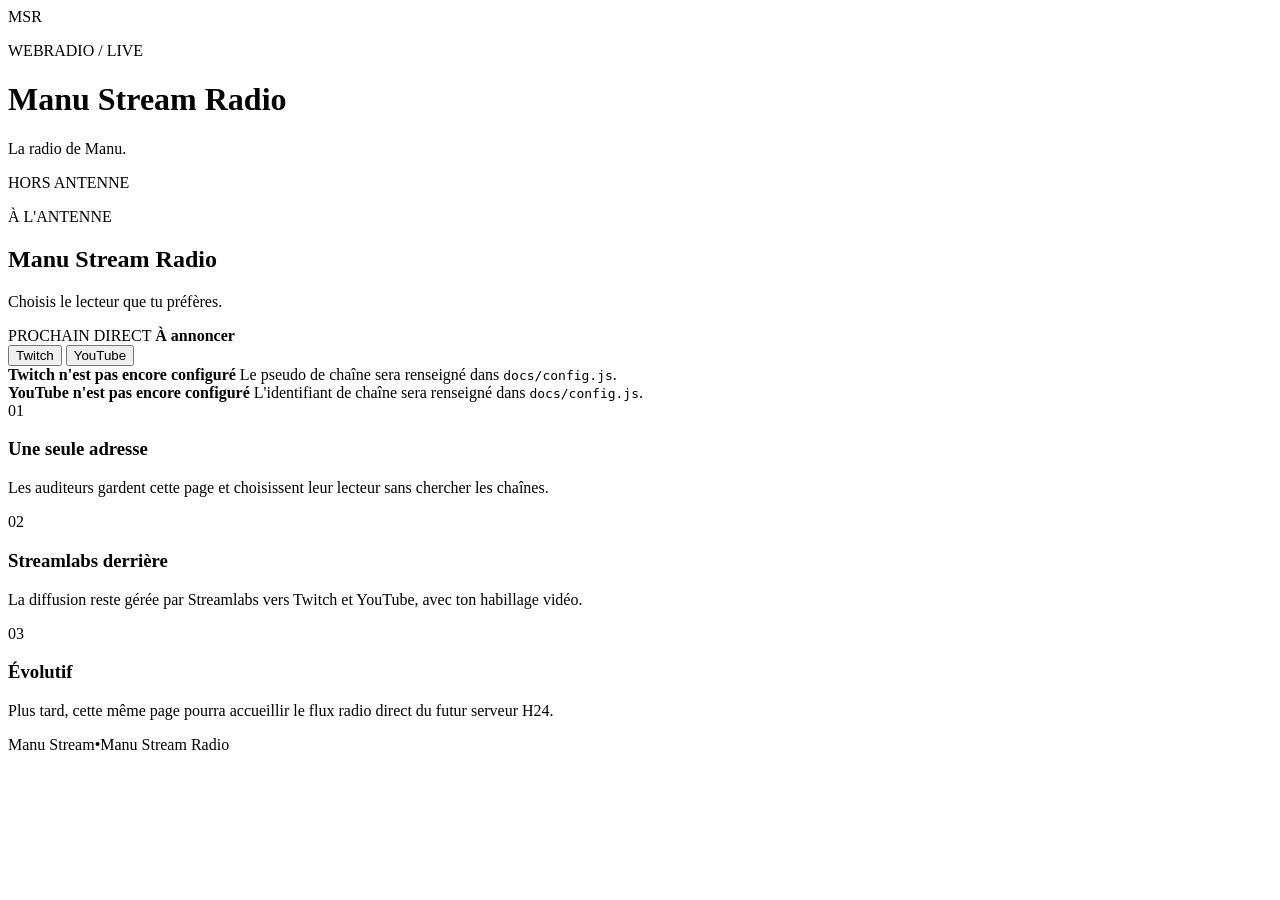
==== docs/index.html @ 2692a59d "Add public listener page" ====
<!doctype html>
<html lang="fr">
<head>
  <meta charset="utf-8">
  <meta name="viewport" content="width=device-width,initial-scale=1">
  <meta name="theme-color" content="#090b11">
  <title>Manu Stream Radio — Écouter</title>
  <meta name="description" content="Écouter Manu Stream Radio en direct depuis une seule page.">
  <link rel="stylesheet" href="styles.css">
</head>
<body>
  <main class="shell">
    <header class="hero">
      <div class="brandmark">MSR</div>
      <div>
        <p class="eyebrow">WEBRADIO / LIVE</p>
        <h1 id="stationName">Manu Stream Radio</h1>
        <p id="tagline" class="tagline">La radio de Manu.</p>
      </div>
      <div id="liveBadge" class="live-badge offline"><span></span> HORS ANTENNE</div>
    </header>

    <section class="now-card">
      <div>
        <p class="eyebrow">À L'ANTENNE</p>
        <h2 id="nowTitle">Manu Stream Radio</h2>
        <p id="nowSub">Choisis le lecteur que tu préfères.</p>
      </div>
      <div class="next">
        <span>PROCHAIN DIRECT</span>
        <strong id="nextShow">À annoncer</strong>
      </div>
    </section>

    <nav class="tabs" aria-label="Choisir le lecteur">
      <button class="tab active" data-target="twitchPanel">Twitch</button>
      <button class="tab" data-target="youtubePanel">YouTube</button>
    </nav>

    <section id="twitchPanel" class="player-panel active">
      <div id="twitchPlayer" class="player empty">
        <div class="placeholder">
          <b>Twitch n'est pas encore configuré</b>
          <span>Le pseudo de chaîne sera renseigné dans <code>docs/config.js</code>.</span>
        </div>
      </div>
    </section>

    <section id="youtubePanel" class="player-panel">
      <div id="youtubePlayer" class="player empty">
        <div class="placeholder">
          <b>YouTube n'est pas encore configuré</b>
          <span>L'identifiant de chaîne sera renseigné dans <code>docs/config.js</code>.</span>
        </div>
      </div>
    </section>

    <section class="info-grid">
      <article><span>01</span><h3>Une seule adresse</h3><p>Les auditeurs gardent cette page et choisissent leur lecteur sans chercher les chaînes.</p></article>
      <article><span>02</span><h3>Streamlabs derrière</h3><p>La diffusion reste gérée par Streamlabs vers Twitch et YouTube, avec ton habillage vidéo.</p></article>
      <article><span>03</span><h3>Évolutif</h3><p>Plus tard, cette même page pourra accueillir le flux radio direct du futur serveur H24.</p></article>
    </section>

    <footer><span id="contactText">Manu Stream</span><span>•</span><span>Manu Stream Radio</span></footer>
  </main>
  <script src="config.js"></script>
  <script src="site.js"></script>
</body>
</html>
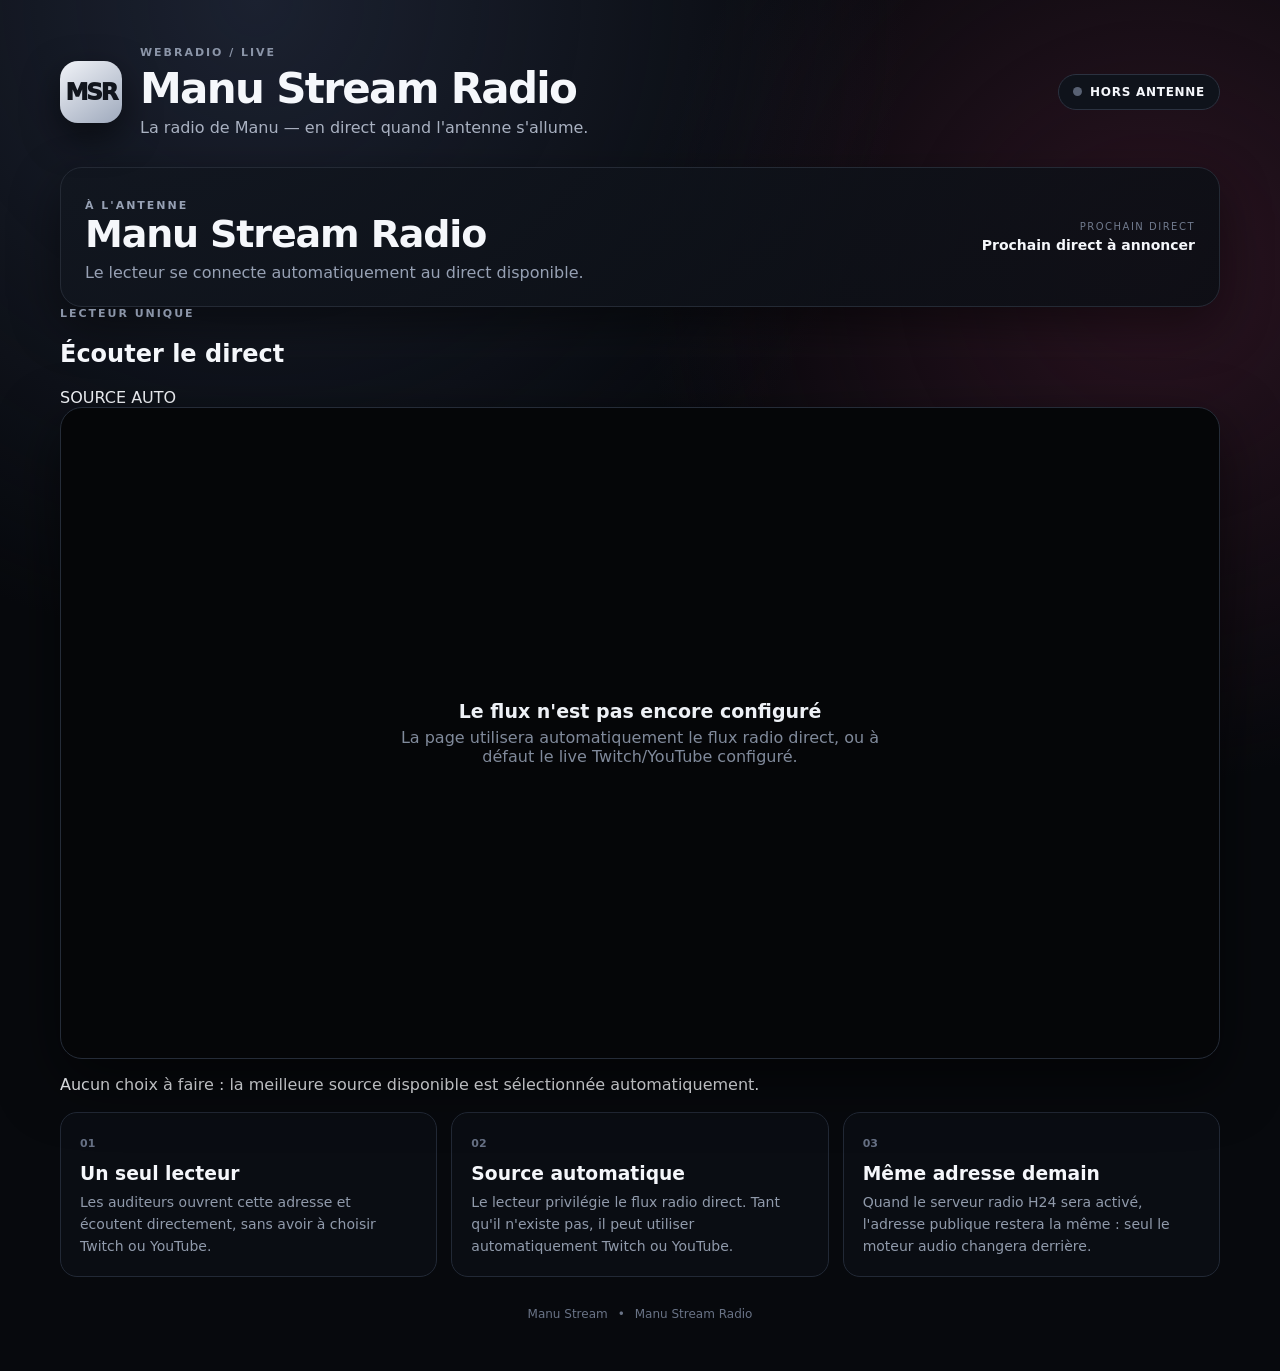
==== commit c68d18f8: "Use a single integrated public radio player" ====
--- a/docs/index.html
+++ b/docs/index.html
@@ -24,7 +24,7 @@
       <div>
         <p class="eyebrow">À L'ANTENNE</p>
         <h2 id="nowTitle">Manu Stream Radio</h2>
-        <p id="nowSub">Choisis le lecteur que tu préfères.</p>
+        <p id="nowSub">Le lecteur se connecte automatiquement au direct disponible.</p>
       </div>
       <div class="next">
         <span>PROCHAIN DIRECT</span>
@@ -32,33 +32,27 @@
       </div>
     </section>
 
-    <nav class="tabs" aria-label="Choisir le lecteur">
-      <button class="tab active" data-target="twitchPanel">Twitch</button>
-      <button class="tab" data-target="youtubePanel">YouTube</button>
-    </nav>
-
-    <section id="twitchPanel" class="player-panel active">
-      <div id="twitchPlayer" class="player empty">
+    <section class="single-player-wrap" aria-label="Lecteur Manu Stream Radio">
+      <div class="player-heading">
+        <div>
+          <p class="eyebrow">LECTEUR UNIQUE</p>
+          <h2>Écouter le direct</h2>
+        </div>
+        <span id="sourceBadge" class="source-badge">SOURCE AUTO</span>
+      </div>
+      <div id="mainPlayer" class="player empty">
         <div class="placeholder">
-          <b>Twitch n'est pas encore configuré</b>
-          <span>Le pseudo de chaîne sera renseigné dans <code>docs/config.js</code>.</span>
+          <b>Le flux n'est pas encore configuré</b>
+          <span>La page utilisera automatiquement le flux radio direct, ou à défaut le live Twitch/YouTube configuré.</span>
         </div>
       </div>
-    </section>
-
-    <section id="youtubePanel" class="player-panel">
-      <div id="youtubePlayer" class="player empty">
-        <div class="placeholder">
-          <b>YouTube n'est pas encore configuré</b>
-          <span>L'identifiant de chaîne sera renseigné dans <code>docs/config.js</code>.</span>
-        </div>
-      </div>
+      <p class="player-note">Aucun choix à faire : la meilleure source disponible est sélectionnée automatiquement.</p>
     </section>
 
     <section class="info-grid">
-      <article><span>01</span><h3>Une seule adresse</h3><p>Les auditeurs gardent cette page et choisissent leur lecteur sans chercher les chaînes.</p></article>
-      <article><span>02</span><h3>Streamlabs derrière</h3><p>La diffusion reste gérée par Streamlabs vers Twitch et YouTube, avec ton habillage vidéo.</p></article>
-      <article><span>03</span><h3>Évolutif</h3><p>Plus tard, cette même page pourra accueillir le flux radio direct du futur serveur H24.</p></article>
+      <article><span>01</span><h3>Un seul lecteur</h3><p>Les auditeurs ouvrent cette adresse et écoutent directement, sans avoir à choisir Twitch ou YouTube.</p></article>
+      <article><span>02</span><h3>Source automatique</h3><p>Le lecteur privilégie le flux radio direct. Tant qu'il n'existe pas, il peut utiliser automatiquement Twitch ou YouTube.</p></article>
+      <article><span>03</span><h3>Même adresse demain</h3><p>Quand le serveur radio H24 sera activé, l'adresse publique restera la même : seul le moteur audio changera derrière.</p></article>
     </section>
 
     <footer><span id="contactText">Manu Stream</span><span>•</span><span>Manu Stream Radio</span></footer>
--- a/docs/styles.css
+++ b/docs/styles.css
@@ -0,0 +1 @@
+:root{font-family:Inter,ui-sans-serif,system-ui,-apple-system,BlinkMacSystemFont,"Segoe UI",sans-serif;color:#f5f7fb;background:#07090d;color-scheme:dark}*{box-sizing:border-box}body{margin:0;min-height:100vh;background:radial-gradient(circle at 20% 0,#1b2130 0,transparent 38%),radial-gradient(circle at 90% 20%,#2a1320 0,transparent 32%),#07090d}.shell{width:min(1160px,calc(100% - 28px));margin:auto;padding:28px 0 50px}.hero{display:grid;grid-template-columns:auto 1fr auto;gap:18px;align-items:center;padding:18px 0 30px}.brandmark{display:grid;place-items:center;width:62px;height:62px;border-radius:18px;background:linear-gradient(145deg,#f1f3f8,#9ea9bc);color:#11151d;font-weight:950;letter-spacing:-2px;font-size:23px;box-shadow:0 14px 35px #0008}.eyebrow{margin:0 0 5px;font-size:11px;letter-spacing:.18em;color:#8b95a8;font-weight:800}.hero h1,.now-card h2{margin:0}.hero h1{font-size:clamp(24px,4vw,42px);letter-spacing:-.04em}.tagline{margin:5px 0 0;color:#a9b1c1}.live-badge{display:flex;gap:8px;align-items:center;border:1px solid #2b3240;border-radius:999px;padding:10px 14px;font-size:12px;font-weight:900;letter-spacing:.06em;background:#0f131b}.live-badge span{width:9px;height:9px;border-radius:50%;background:#586173}.live-badge.live{border-color:#63323a;color:#ffb6c0;background:#211014}.live-badge.live span{background:#ff3653;box-shadow:0 0 18px #ff3653}.now-card{display:grid;grid-template-columns:1fr auto;gap:20px;align-items:center;padding:24px;border:1px solid #242a35;border-radius:22px;background:linear-gradient(145deg,#11161fdd,#0b0e14dd);box-shadow:0 18px 50px #0007}.now-card h2{font-size:clamp(24px,4vw,38px);letter-spacing:-.03em}.now-card p{margin:7px 0 0;color:#97a1b4}.next{text-align:right;display:grid;gap:5px}.next span{font-size:10px;letter-spacing:.15em;color:#707a8d}.next strong{font-size:14px}.tabs{display:flex;gap:9px;margin:22px 0 10px}.tab{appearance:none;border:1px solid #2a313e;background:#0f131a;color:#a8b1c2;border-radius:999px;padding:10px 17px;font-weight:850;cursor:pointer}.tab.active{background:#f2f4f7;color:#12151a;border-color:#f2f4f7}.player-panel{display:none}.player-panel.active{display:block}.player{position:relative;aspect-ratio:16/9;border-radius:22px;overflow:hidden;border:1px solid #252c38;background:#050608;box-shadow:0 22px 60px #0008}.player iframe{width:100%;height:100%;border:0}.placeholder{position:absolute;inset:0;display:grid;place-content:center;text-align:center;padding:24px;color:#808a9b}.placeholder b{color:#eef1f6;font-size:19px;margin-bottom:6px}.placeholder span{max-width:500px}.placeholder code{color:#d1d7e2}.info-grid{display:grid;grid-template-columns:repeat(3,1fr);gap:14px;margin-top:18px}.info-grid article{padding:19px;border:1px solid #222936;border-radius:17px;background:#0c1017aa}.info-grid article>span{font-size:11px;color:#677185;font-weight:900}.info-grid h3{margin:12px 0 8px}.info-grid p{margin:0;color:#909aab;line-height:1.55;font-size:14px}footer{display:flex;justify-content:center;gap:10px;padding-top:30px;color:#697386;font-size:12px}@media(max-width:720px){.hero{grid-template-columns:auto 1fr}.live-badge{grid-column:1/-1;width:max-content}.now-card{grid-template-columns:1fr}.next{text-align:left}.info-grid{grid-template-columns:1fr}}
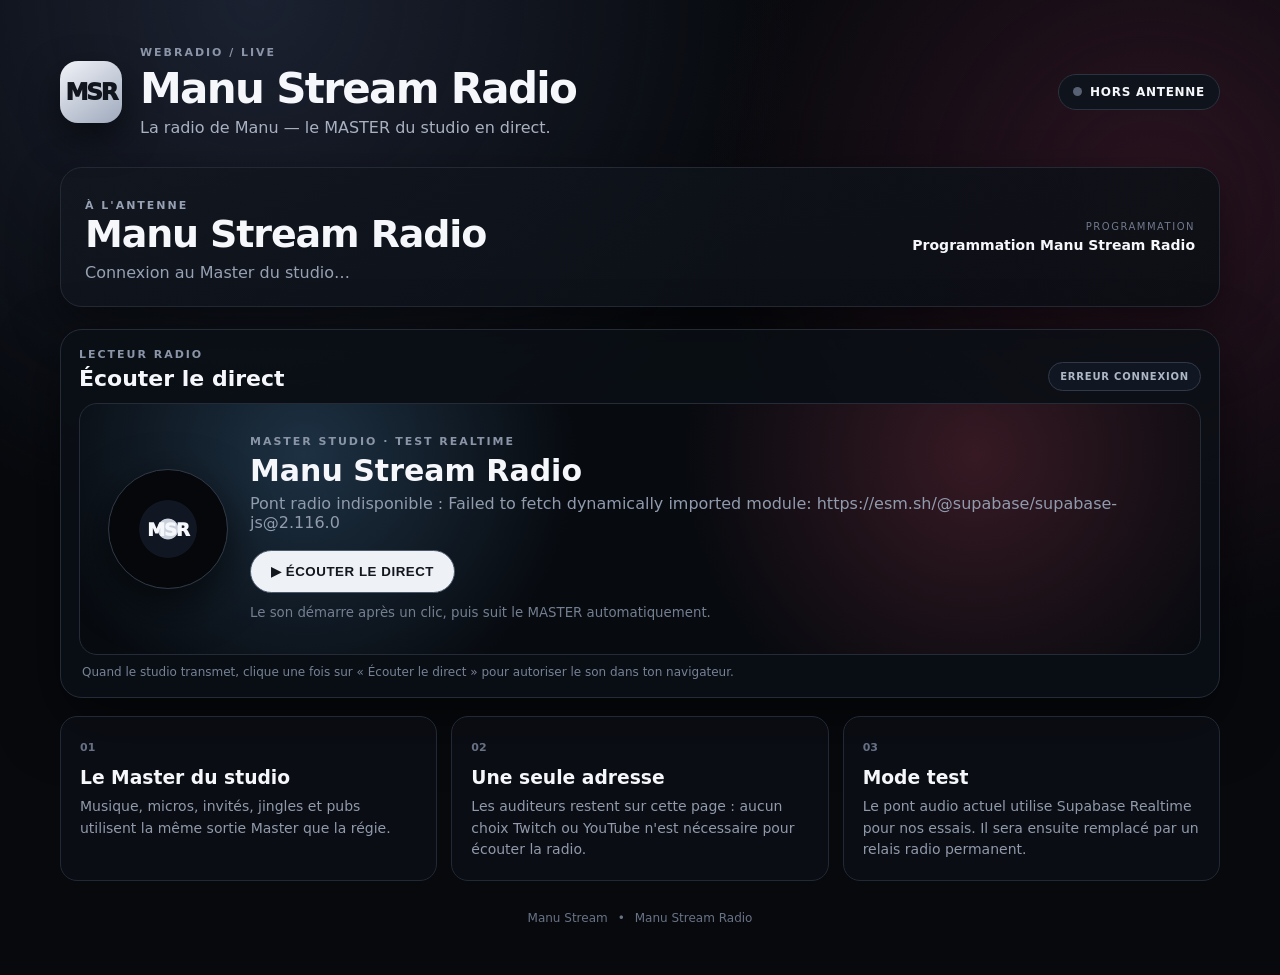
==== commit 9b1c8386: "Show studio connection state on public radio page" ====
--- a/docs/index.html
+++ b/docs/index.html
@@ -5,7 +5,7 @@
   <meta name="viewport" content="width=device-width,initial-scale=1">
   <meta name="theme-color" content="#090b11">
   <title>Manu Stream Radio — Écouter</title>
-  <meta name="description" content="Écouter Manu Stream Radio en direct depuis une seule page.">
+  <meta name="description" content="Écouter le Master de Manu Stream Radio en direct depuis une seule page.">
   <link rel="stylesheet" href="styles.css">
 </head>
 <body>
@@ -24,35 +24,35 @@
       <div>
         <p class="eyebrow">À L'ANTENNE</p>
         <h2 id="nowTitle">Manu Stream Radio</h2>
-        <p id="nowSub">Le lecteur se connecte automatiquement au direct disponible.</p>
+        <p id="nowSub">Connexion au Master du studio…</p>
       </div>
       <div class="next">
-        <span>PROCHAIN DIRECT</span>
-        <strong id="nextShow">À annoncer</strong>
+        <span>PROGRAMMATION</span>
+        <strong id="nextShow">Manu Stream Radio</strong>
       </div>
     </section>
 
     <section class="single-player-wrap" aria-label="Lecteur Manu Stream Radio">
       <div class="player-heading">
         <div>
-          <p class="eyebrow">LECTEUR UNIQUE</p>
+          <p class="eyebrow">LECTEUR RADIO</p>
           <h2>Écouter le direct</h2>
         </div>
-        <span id="sourceBadge" class="source-badge">SOURCE AUTO</span>
+        <span id="sourceBadge" class="source-badge">CONNEXION STUDIO</span>
       </div>
       <div id="mainPlayer" class="player empty">
         <div class="placeholder">
-          <b>Le flux n'est pas encore configuré</b>
-          <span>La page utilisera automatiquement le flux radio direct, ou à défaut le live Twitch/YouTube configuré.</span>
+          <b>Connexion à Manu Stream Radio…</b>
+          <span>Le lecteur attend le signal du MASTER de la régie.</span>
         </div>
       </div>
-      <p class="player-note">Aucun choix à faire : la meilleure source disponible est sélectionnée automatiquement.</p>
+      <p class="player-note">Quand le studio transmet, clique une fois sur « Écouter le direct » pour autoriser le son dans ton navigateur.</p>
     </section>
 
     <section class="info-grid">
-      <article><span>01</span><h3>Un seul lecteur</h3><p>Les auditeurs ouvrent cette adresse et écoutent directement, sans avoir à choisir Twitch ou YouTube.</p></article>
-      <article><span>02</span><h3>Source automatique</h3><p>Le lecteur privilégie le flux radio direct. Tant qu'il n'existe pas, il peut utiliser automatiquement Twitch ou YouTube.</p></article>
-      <article><span>03</span><h3>Même adresse demain</h3><p>Quand le serveur radio H24 sera activé, l'adresse publique restera la même : seul le moteur audio changera derrière.</p></article>
+      <article><span>01</span><h3>Le Master du studio</h3><p>Musique, micros, invités, jingles et pubs utilisent la même sortie Master que la régie.</p></article>
+      <article><span>02</span><h3>Une seule adresse</h3><p>Les auditeurs restent sur cette page : aucun choix Twitch ou YouTube n'est nécessaire pour écouter la radio.</p></article>
+      <article><span>03</span><h3>Mode test</h3><p>Le pont audio actuel utilise Supabase Realtime pour nos essais. Il sera ensuite remplacé par un relais radio permanent.</p></article>
     </section>
 
     <footer><span id="contactText">Manu Stream</span><span>•</span><span>Manu Stream Radio</span></footer>
--- a/docs/styles.css
+++ b/docs/styles.css
@@ -1 +1 @@
-:root{font-family:Inter,ui-sans-serif,system-ui,-apple-system,BlinkMacSystemFont,"Segoe UI",sans-serif;color:#f5f7fb;background:#07090d;color-scheme:dark}*{box-sizing:border-box}body{margin:0;min-height:100vh;background:radial-gradient(circle at 20% 0,#1b2130 0,transparent 38%),radial-gradient(circle at 90% 20%,#2a1320 0,transparent 32%),#07090d}.shell{width:min(1160px,calc(100% - 28px));margin:auto;padding:28px 0 50px}.hero{display:grid;grid-template-columns:auto 1fr auto;gap:18px;align-items:center;padding:18px 0 30px}.brandmark{display:grid;place-items:center;width:62px;height:62px;border-radius:18px;background:linear-gradient(145deg,#f1f3f8,#9ea9bc);color:#11151d;font-weight:950;letter-spacing:-2px;font-size:23px;box-shadow:0 14px 35px #0008}.eyebrow{margin:0 0 5px;font-size:11px;letter-spacing:.18em;color:#8b95a8;font-weight:800}.hero h1,.now-card h2{margin:0}.hero h1{font-size:clamp(24px,4vw,42px);letter-spacing:-.04em}.tagline{margin:5px 0 0;color:#a9b1c1}.live-badge{display:flex;gap:8px;align-items:center;border:1px solid #2b3240;border-radius:999px;padding:10px 14px;font-size:12px;font-weight:900;letter-spacing:.06em;background:#0f131b}.live-badge span{width:9px;height:9px;border-radius:50%;background:#586173}.live-badge.live{border-color:#63323a;color:#ffb6c0;background:#211014}.live-badge.live span{background:#ff3653;box-shadow:0 0 18px #ff3653}.now-card{display:grid;grid-template-columns:1fr auto;gap:20px;align-items:center;padding:24px;border:1px solid #242a35;border-radius:22px;background:linear-gradient(145deg,#11161fdd,#0b0e14dd);box-shadow:0 18px 50px #0007}.now-card h2{font-size:clamp(24px,4vw,38px);letter-spacing:-.03em}.now-card p{margin:7px 0 0;color:#97a1b4}.next{text-align:right;display:grid;gap:5px}.next span{font-size:10px;letter-spacing:.15em;color:#707a8d}.next strong{font-size:14px}.tabs{display:flex;gap:9px;margin:22px 0 10px}.tab{appearance:none;border:1px solid #2a313e;background:#0f131a;color:#a8b1c2;border-radius:999px;padding:10px 17px;font-weight:850;cursor:pointer}.tab.active{background:#f2f4f7;color:#12151a;border-color:#f2f4f7}.player-panel{display:none}.player-panel.active{display:block}.player{position:relative;aspect-ratio:16/9;border-radius:22px;overflow:hidden;border:1px solid #252c38;background:#050608;box-shadow:0 22px 60px #0008}.player iframe{width:100%;height:100%;border:0}.placeholder{position:absolute;inset:0;display:grid;place-content:center;text-align:center;padding:24px;color:#808a9b}.placeholder b{color:#eef1f6;font-size:19px;margin-bottom:6px}.placeholder span{max-width:500px}.placeholder code{color:#d1d7e2}.info-grid{display:grid;grid-template-columns:repeat(3,1fr);gap:14px;margin-top:18px}.info-grid article{padding:19px;border:1px solid #222936;border-radius:17px;background:#0c1017aa}.info-grid article>span{font-size:11px;color:#677185;font-weight:900}.info-grid h3{margin:12px 0 8px}.info-grid p{margin:0;color:#909aab;line-height:1.55;font-size:14px}footer{display:flex;justify-content:center;gap:10px;padding-top:30px;color:#697386;font-size:12px}@media(max-width:720px){.hero{grid-template-columns:auto 1fr}.live-badge{grid-column:1/-1;width:max-content}.now-card{grid-template-columns:1fr}.next{text-align:left}.info-grid{grid-template-columns:1fr}}
+:root{font-family:Inter,ui-sans-serif,system-ui,-apple-system,BlinkMacSystemFont,"Segoe UI",sans-serif;color:#f5f7fb;background:#07090d;color-scheme:dark}*{box-sizing:border-box}body{margin:0;min-height:100vh;background:radial-gradient(circle at 20% 0,#1b2130 0,transparent 38%),radial-gradient(circle at 90% 20%,#2a1320 0,transparent 32%),#07090d}.shell{width:min(1160px,calc(100% - 28px));margin:auto;padding:28px 0 50px}.hero{display:grid;grid-template-columns:auto 1fr auto;gap:18px;align-items:center;padding:18px 0 30px}.brandmark{display:grid;place-items:center;width:62px;height:62px;border-radius:18px;background:linear-gradient(145deg,#f1f3f8,#9ea9bc);color:#11151d;font-weight:950;letter-spacing:-2px;font-size:23px;box-shadow:0 14px 35px #0008}.eyebrow{margin:0 0 5px;font-size:11px;letter-spacing:.18em;color:#8b95a8;font-weight:800}.hero h1,.now-card h2{margin:0}.hero h1{font-size:clamp(24px,4vw,42px);letter-spacing:-.04em}.tagline{margin:5px 0 0;color:#a9b1c1}.live-badge{display:flex;gap:8px;align-items:center;border:1px solid #2b3240;border-radius:999px;padding:10px 14px;font-size:12px;font-weight:900;letter-spacing:.06em;background:#0f131b}.live-badge span{width:9px;height:9px;border-radius:50%;background:#586173}.live-badge.live{border-color:#63323a;color:#ffb6c0;background:#211014}.live-badge.live span{background:#ff3653;box-shadow:0 0 18px #ff3653}.now-card{display:grid;grid-template-columns:1fr auto;gap:20px;align-items:center;padding:24px;border:1px solid #242a35;border-radius:22px;background:linear-gradient(145deg,#11161fdd,#0b0e14dd);box-shadow:0 18px 50px #0007}.now-card h2{font-size:clamp(24px,4vw,38px);letter-spacing:-.03em}.now-card p{margin:7px 0 0;color:#97a1b4}.next{text-align:right;display:grid;gap:5px}.next span{font-size:10px;letter-spacing:.15em;color:#707a8d}.next strong{font-size:14px}.single-player-wrap{margin-top:22px;padding:18px;border:1px solid #252c38;border-radius:22px;background:#0b0f16cc;box-shadow:0 22px 60px #0008}.player-heading{display:flex;justify-content:space-between;align-items:end;gap:16px;margin-bottom:12px}.player-heading h2{margin:0;font-size:22px}.source-badge{border:1px solid #313949;border-radius:999px;padding:8px 11px;color:#aeb7c6;background:#111722;font-size:10px;font-weight:900;letter-spacing:.08em}.player{position:relative;aspect-ratio:16/9;border-radius:18px;overflow:hidden;border:1px solid #252c38;background:#050608}.player iframe{width:100%;height:100%;border:0}.placeholder{position:absolute;inset:0;display:grid;place-content:center;text-align:center;padding:24px;color:#808a9b}.placeholder b{color:#eef1f6;font-size:19px;margin-bottom:6px}.placeholder span{max-width:560px}.player-note{margin:10px 3px 0;color:#778296;font-size:12px}.player.audio-mode,.player.realtime-mode{aspect-ratio:auto;min-height:250px;background:radial-gradient(circle at 20% 20%,#1d3143 0,transparent 30%),radial-gradient(circle at 80% 20%,#361923 0,transparent 32%),#070a0f}.audio-stage,.realtime-stage{min-height:250px;display:grid;grid-template-columns:auto 1fr;gap:22px;align-items:center;padding:28px}.radio-disc{width:120px;height:120px;border-radius:50%;display:grid;place-items:center;background:radial-gradient(circle,#c9d0dc 0 12%,#111722 13% 34%,#05070a 35% 100%);border:1px solid #303846;box-shadow:0 14px 45px #000a}.radio-disc span{font-size:18px;font-weight:950;letter-spacing:-1px}.audio-copy h3{margin:2px 0 6px;font-size:30px}.audio-copy p:last-of-type{margin:0;color:#909bad}.audio-stage{grid-template-areas:"disc copy" "audio audio"}.audio-stage .radio-disc{grid-area:disc}.audio-stage .audio-copy{grid-area:copy}.audio-stage audio{grid-area:audio;width:100%;filter:grayscale(1) contrast(1.1)}.realtime-stage{grid-template-columns:auto minmax(0,1fr)}.listen-button{margin-top:18px;border:1px solid #4a596b;border-radius:999px;padding:13px 20px;background:#eef2f7;color:#12161d;font-weight:900;letter-spacing:.04em;cursor:pointer}.listen-button:hover{transform:translateY(-1px)}.listen-button.active{background:#251115;color:#ffb6c0;border-color:#6f3741}.realtime-stage small{display:block;margin-top:10px;color:#737f91;line-height:1.5}.info-grid{display:grid;grid-template-columns:repeat(3,1fr);gap:14px;margin-top:18px}.info-grid article{padding:19px;border:1px solid #222936;border-radius:17px;background:#0c1017aa}.info-grid article>span{font-size:11px;color:#677185;font-weight:900}.info-grid h3{margin:12px 0 8px}.info-grid p{margin:0;color:#909aab;line-height:1.55;font-size:14px}footer{display:flex;justify-content:center;gap:10px;padding-top:30px;color:#697386;font-size:12px}@media(max-width:720px){.hero{grid-template-columns:auto 1fr}.live-badge{grid-column:1/-1;width:max-content}.now-card{grid-template-columns:1fr}.next{text-align:left}.info-grid{grid-template-columns:1fr}.audio-stage,.realtime-stage{grid-template-columns:1fr}.radio-disc{width:96px;height:96px}.player-heading{align-items:flex-start;flex-direction:column}}
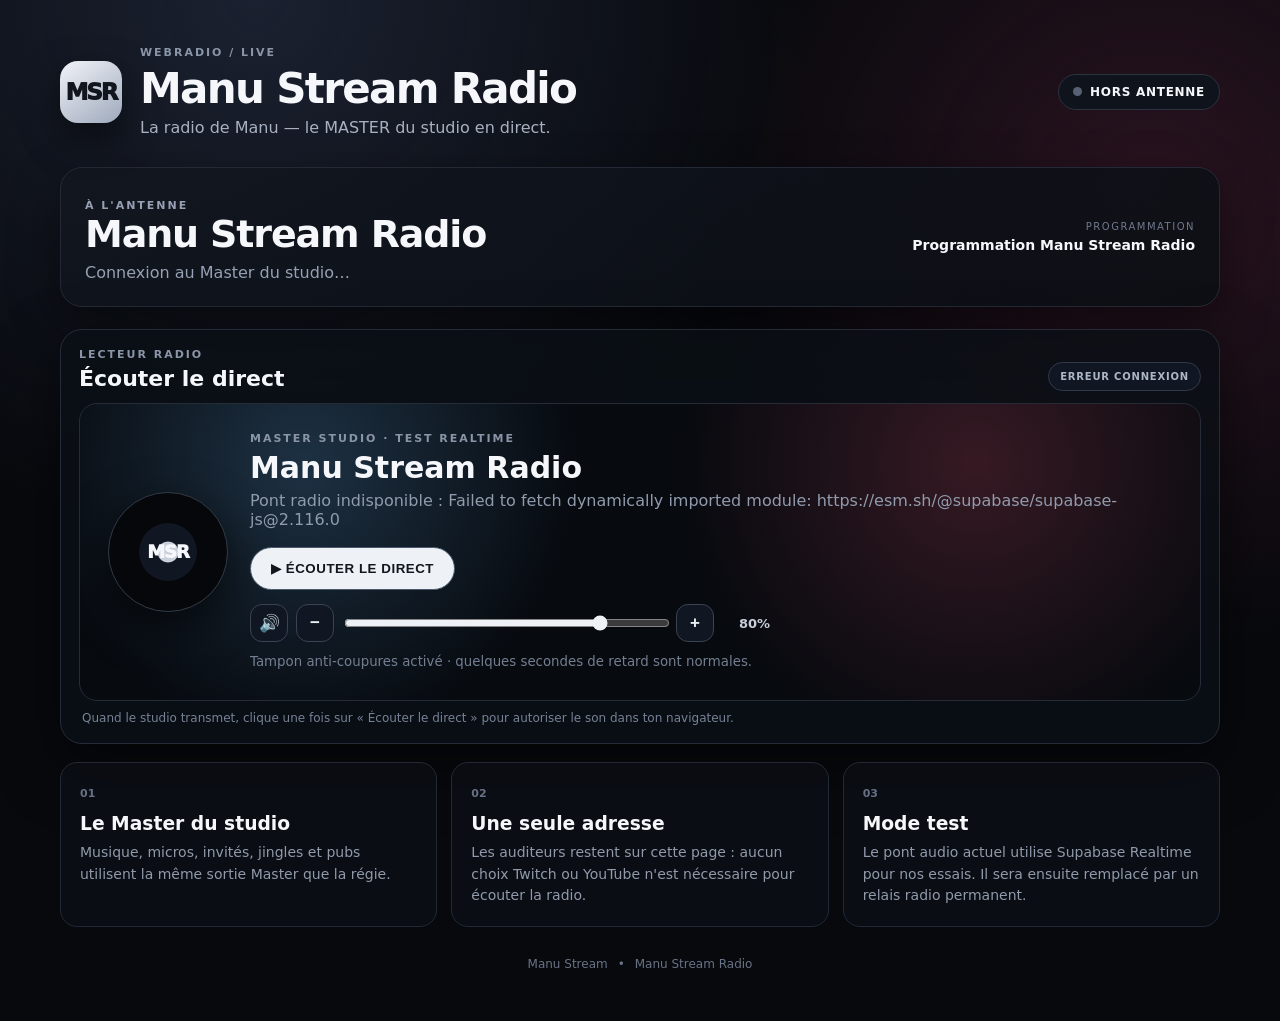
==== commit 639ea31f: "Load listener volume control styles" ====
--- a/docs/index.html
+++ b/docs/index.html
@@ -7,6 +7,7 @@
   <title>Manu Stream Radio — Écouter</title>
   <meta name="description" content="Écouter le Master de Manu Stream Radio en direct depuis une seule page.">
   <link rel="stylesheet" href="styles.css">
+  <link rel="stylesheet" href="volume.css">
 </head>
 <body>
   <main class="shell">
--- a/docs/volume.css
+++ b/docs/volume.css
@@ -0,0 +1 @@
+.volume-control{display:grid;grid-template-columns:auto auto minmax(120px,1fr) auto auto;gap:8px;align-items:center;margin-top:14px;max-width:520px}.volume-btn{width:38px;height:38px;border:1px solid #3a4352;border-radius:12px;background:#111722;color:#eef2f7;font-weight:900;font-size:17px;cursor:pointer}.volume-btn:hover{background:#18202c}.volume-btn.active{background:#2a1116;color:#ffb6c0;border-color:#6d3640}.volume-slider{width:100%;accent-color:#eef2f7;cursor:pointer}.volume-value{min-width:48px;text-align:right;font-size:13px;color:#c7cfda}@media(max-width:520px){.volume-control{grid-template-columns:auto auto minmax(90px,1fr) auto}.volume-value{grid-column:1/-1;text-align:left;margin-left:2px}.volume-btn{width:36px;height:36px}}
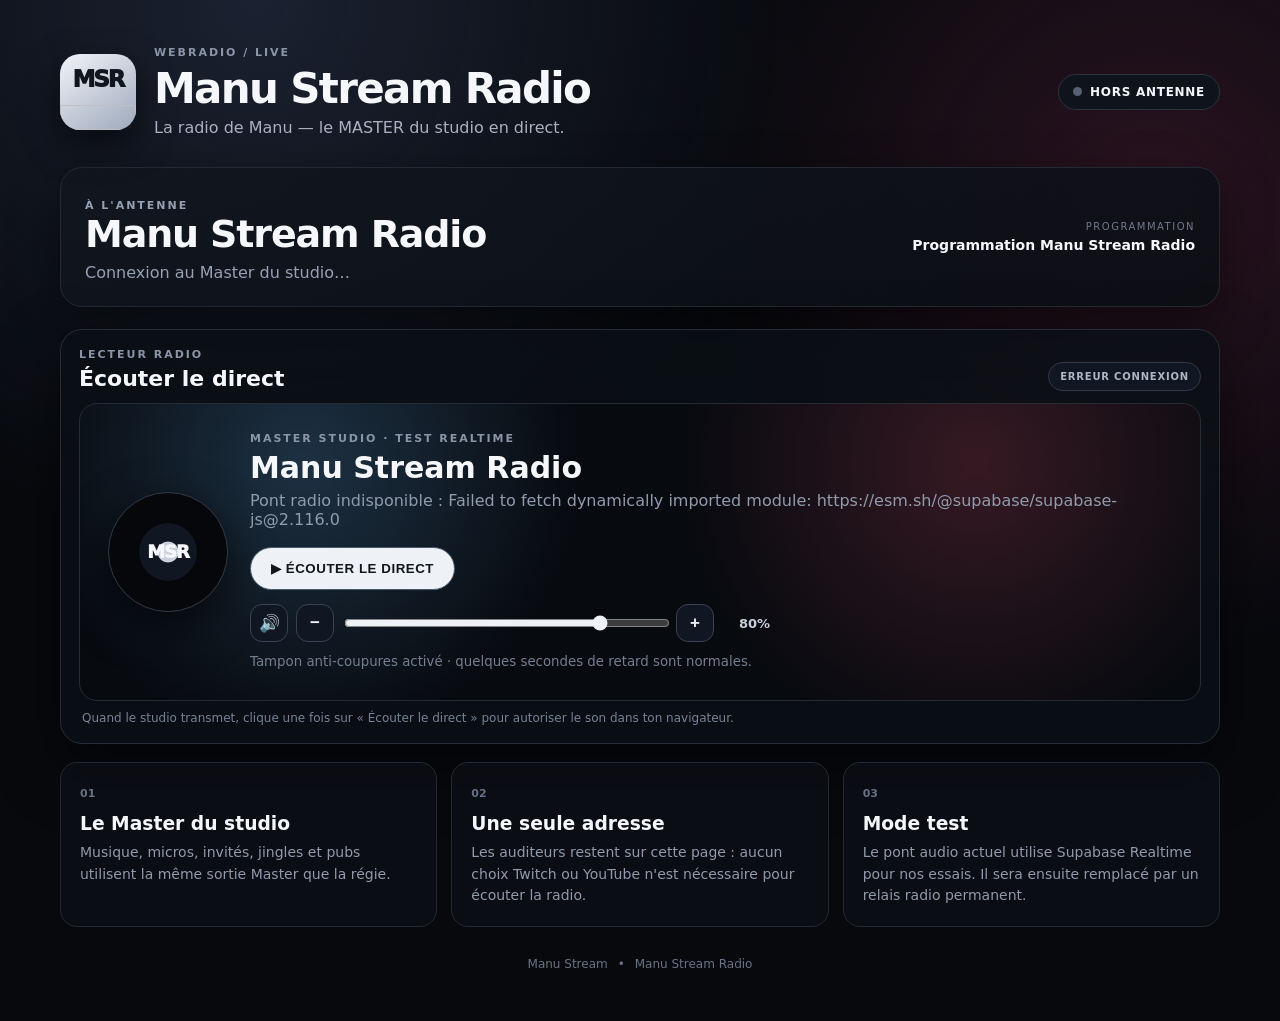
==== commit 8513b960: "Bust listener profile cache after loop fix" ====
--- a/docs/index.html
+++ b/docs/index.html
@@ -12,7 +12,10 @@
 <body>
   <main class="shell">
     <header class="hero">
-      <div class="brandmark">MSR</div>
+      <div class="brandmark" id="stationLogoBox">
+        <span id="stationInitials">MSR</span>
+        <img id="stationLogo" alt="" hidden>
+      </div>
       <div>
         <p class="eyebrow">WEBRADIO / LIVE</p>
         <h1 id="stationName">Manu Stream Radio</h1>
@@ -56,9 +59,10 @@
       <article><span>03</span><h3>Mode test</h3><p>Le pont audio actuel utilise Supabase Realtime pour nos essais. Il sera ensuite remplacé par un relais radio permanent.</p></article>
     </section>
 
-    <footer><span id="contactText">Manu Stream</span><span>•</span><span>Manu Stream Radio</span></footer>
+    <footer><span id="contactText">Manu Stream</span><span>•</span><span id="stationFooterName">Manu Stream Radio</span></footer>
   </main>
   <script src="config.js"></script>
   <script src="site.js"></script>
+  <script src="profile.js?v=2"></script>
 </body>
 </html>
--- a/docs/styles.css
+++ b/docs/styles.css
@@ -1 +1 @@
-:root{font-family:Inter,ui-sans-serif,system-ui,-apple-system,BlinkMacSystemFont,"Segoe UI",sans-serif;color:#f5f7fb;background:#07090d;color-scheme:dark}*{box-sizing:border-box}body{margin:0;min-height:100vh;background:radial-gradient(circle at 20% 0,#1b2130 0,transparent 38%),radial-gradient(circle at 90% 20%,#2a1320 0,transparent 32%),#07090d}.shell{width:min(1160px,calc(100% - 28px));margin:auto;padding:28px 0 50px}.hero{display:grid;grid-template-columns:auto 1fr auto;gap:18px;align-items:center;padding:18px 0 30px}.brandmark{display:grid;place-items:center;width:62px;height:62px;border-radius:18px;background:linear-gradient(145deg,#f1f3f8,#9ea9bc);color:#11151d;font-weight:950;letter-spacing:-2px;font-size:23px;box-shadow:0 14px 35px #0008}.eyebrow{margin:0 0 5px;font-size:11px;letter-spacing:.18em;color:#8b95a8;font-weight:800}.hero h1,.now-card h2{margin:0}.hero h1{font-size:clamp(24px,4vw,42px);letter-spacing:-.04em}.tagline{margin:5px 0 0;color:#a9b1c1}.live-badge{display:flex;gap:8px;align-items:center;border:1px solid #2b3240;border-radius:999px;padding:10px 14px;font-size:12px;font-weight:900;letter-spacing:.06em;background:#0f131b}.live-badge span{width:9px;height:9px;border-radius:50%;background:#586173}.live-badge.live{border-color:#63323a;color:#ffb6c0;background:#211014}.live-badge.live span{background:#ff3653;box-shadow:0 0 18px #ff3653}.now-card{display:grid;grid-template-columns:1fr auto;gap:20px;align-items:center;padding:24px;border:1px solid #242a35;border-radius:22px;background:linear-gradient(145deg,#11161fdd,#0b0e14dd);box-shadow:0 18px 50px #0007}.now-card h2{font-size:clamp(24px,4vw,38px);letter-spacing:-.03em}.now-card p{margin:7px 0 0;color:#97a1b4}.next{text-align:right;display:grid;gap:5px}.next span{font-size:10px;letter-spacing:.15em;color:#707a8d}.next strong{font-size:14px}.single-player-wrap{margin-top:22px;padding:18px;border:1px solid #252c38;border-radius:22px;background:#0b0f16cc;box-shadow:0 22px 60px #0008}.player-heading{display:flex;justify-content:space-between;align-items:end;gap:16px;margin-bottom:12px}.player-heading h2{margin:0;font-size:22px}.source-badge{border:1px solid #313949;border-radius:999px;padding:8px 11px;color:#aeb7c6;background:#111722;font-size:10px;font-weight:900;letter-spacing:.08em}.player{position:relative;aspect-ratio:16/9;border-radius:18px;overflow:hidden;border:1px solid #252c38;background:#050608}.player iframe{width:100%;height:100%;border:0}.placeholder{position:absolute;inset:0;display:grid;place-content:center;text-align:center;padding:24px;color:#808a9b}.placeholder b{color:#eef1f6;font-size:19px;margin-bottom:6px}.placeholder span{max-width:560px}.player-note{margin:10px 3px 0;color:#778296;font-size:12px}.player.audio-mode,.player.realtime-mode{aspect-ratio:auto;min-height:250px;background:radial-gradient(circle at 20% 20%,#1d3143 0,transparent 30%),radial-gradient(circle at 80% 20%,#361923 0,transparent 32%),#070a0f}.audio-stage,.realtime-stage{min-height:250px;display:grid;grid-template-columns:auto 1fr;gap:22px;align-items:center;padding:28px}.radio-disc{width:120px;height:120px;border-radius:50%;display:grid;place-items:center;background:radial-gradient(circle,#c9d0dc 0 12%,#111722 13% 34%,#05070a 35% 100%);border:1px solid #303846;box-shadow:0 14px 45px #000a}.radio-disc span{font-size:18px;font-weight:950;letter-spacing:-1px}.audio-copy h3{margin:2px 0 6px;font-size:30px}.audio-copy p:last-of-type{margin:0;color:#909bad}.audio-stage{grid-template-areas:"disc copy" "audio audio"}.audio-stage .radio-disc{grid-area:disc}.audio-stage .audio-copy{grid-area:copy}.audio-stage audio{grid-area:audio;width:100%;filter:grayscale(1) contrast(1.1)}.realtime-stage{grid-template-columns:auto minmax(0,1fr)}.listen-button{margin-top:18px;border:1px solid #4a596b;border-radius:999px;padding:13px 20px;background:#eef2f7;color:#12161d;font-weight:900;letter-spacing:.04em;cursor:pointer}.listen-button:hover{transform:translateY(-1px)}.listen-button.active{background:#251115;color:#ffb6c0;border-color:#6f3741}.realtime-stage small{display:block;margin-top:10px;color:#737f91;line-height:1.5}.info-grid{display:grid;grid-template-columns:repeat(3,1fr);gap:14px;margin-top:18px}.info-grid article{padding:19px;border:1px solid #222936;border-radius:17px;background:#0c1017aa}.info-grid article>span{font-size:11px;color:#677185;font-weight:900}.info-grid h3{margin:12px 0 8px}.info-grid p{margin:0;color:#909aab;line-height:1.55;font-size:14px}footer{display:flex;justify-content:center;gap:10px;padding-top:30px;color:#697386;font-size:12px}@media(max-width:720px){.hero{grid-template-columns:auto 1fr}.live-badge{grid-column:1/-1;width:max-content}.now-card{grid-template-columns:1fr}.next{text-align:left}.info-grid{grid-template-columns:1fr}.audio-stage,.realtime-stage{grid-template-columns:1fr}.radio-disc{width:96px;height:96px}.player-heading{align-items:flex-start;flex-direction:column}}
+:root{font-family:Inter,ui-sans-serif,system-ui,-apple-system,BlinkMacSystemFont,"Segoe UI",sans-serif;color:#f5f7fb;background:#07090d;color-scheme:dark}*{box-sizing:border-box}body{margin:0;min-height:100vh;background:radial-gradient(circle at 20% 0,#1b2130 0,transparent 38%),radial-gradient(circle at 90% 20%,#2a1320 0,transparent 32%),#07090d}.shell{width:min(1160px,calc(100% - 28px));margin:auto;padding:28px 0 50px}.hero{display:grid;grid-template-columns:auto 1fr auto;gap:18px;align-items:center;padding:18px 0 30px}.brandmark{display:grid;place-items:center;width:76px;height:76px;border-radius:20px;background:linear-gradient(145deg,#f1f3f8,#9ea9bc);color:#11151d;font-weight:950;letter-spacing:-2px;font-size:23px;box-shadow:0 14px 35px #0008;overflow:hidden}.brandmark.has-logo{padding:7px;background:#0c1119;border:1px solid #2b3442}.brandmark img{display:block;width:100%;height:100%;object-fit:contain}.eyebrow{margin:0 0 5px;font-size:11px;letter-spacing:.18em;color:#8b95a8;font-weight:800}.hero h1,.now-card h2{margin:0}.hero h1{font-size:clamp(24px,4vw,42px);letter-spacing:-.04em}.tagline{margin:5px 0 0;color:#a9b1c1}.live-badge{display:flex;gap:8px;align-items:center;border:1px solid #2b3240;border-radius:999px;padding:10px 14px;font-size:12px;font-weight:900;letter-spacing:.06em;background:#0f131b}.live-badge span{width:9px;height:9px;border-radius:50%;background:#586173}.live-badge.live{border-color:#63323a;color:#ffb6c0;background:#211014}.live-badge.live span{background:#ff3653;box-shadow:0 0 18px #ff3653}.now-card{display:grid;grid-template-columns:1fr auto;gap:20px;align-items:center;padding:24px;border:1px solid #242a35;border-radius:22px;background:linear-gradient(145deg,#11161fdd,#0b0e14dd);box-shadow:0 18px 50px #0007}.now-card h2{font-size:clamp(24px,4vw,38px);letter-spacing:-.03em}.now-card p{margin:7px 0 0;color:#97a1b4}.next{text-align:right;display:grid;gap:5px}.next span{font-size:10px;letter-spacing:.15em;color:#707a8d}.next strong{font-size:14px}.single-player-wrap{margin-top:22px;padding:18px;border:1px solid #252c38;border-radius:22px;background:#0b0f16cc;box-shadow:0 22px 60px #0008}.player-heading{display:flex;justify-content:space-between;align-items:end;gap:16px;margin-bottom:12px}.player-heading h2{margin:0;font-size:22px}.source-badge{border:1px solid #313949;border-radius:999px;padding:8px 11px;color:#aeb7c6;background:#111722;font-size:10px;font-weight:900;letter-spacing:.08em}.player{position:relative;aspect-ratio:16/9;border-radius:18px;overflow:hidden;border:1px solid #252c38;background:#050608}.player iframe{width:100%;height:100%;border:0}.placeholder{position:absolute;inset:0;display:grid;place-content:center;text-align:center;padding:24px;color:#808a9b}.placeholder b{color:#eef1f6;font-size:19px;margin-bottom:6px}.placeholder span{max-width:560px}.player-note{margin:10px 3px 0;color:#778296;font-size:12px}.player.audio-mode,.player.realtime-mode{aspect-ratio:auto;min-height:250px;background:radial-gradient(circle at 20% 20%,#1d3143 0,transparent 30%),radial-gradient(circle at 80% 20%,#361923 0,transparent 32%),#070a0f}.audio-stage,.realtime-stage{min-height:250px;display:grid;grid-template-columns:auto 1fr;gap:22px;align-items:center;padding:28px}.radio-disc{width:120px;height:120px;border-radius:50%;display:grid;place-items:center;background:radial-gradient(circle,#c9d0dc 0 12%,#111722 13% 34%,#05070a 35% 100%);border:1px solid #303846;box-shadow:0 14px 45px #000a;overflow:hidden}.radio-disc.has-station-logo{border-radius:28px;background:#0c1119;padding:10px}.station-disc-logo{width:100%;height:100%;object-fit:contain;display:block}.radio-disc span{font-size:18px;font-weight:950;letter-spacing:-1px}.audio-copy h3{margin:2px 0 6px;font-size:30px}.audio-copy p:last-of-type{margin:0;color:#909bad}.audio-stage{grid-template-areas:"disc copy" "audio audio"}.audio-stage .radio-disc{grid-area:disc}.audio-stage .audio-copy{grid-area:copy}.audio-stage audio{grid-area:audio;width:100%;filter:grayscale(1) contrast(1.1)}.realtime-stage{grid-template-columns:auto minmax(0,1fr)}.listen-button{margin-top:18px;border:1px solid #4a596b;border-radius:999px;padding:13px 20px;background:#eef2f7;color:#12161d;font-weight:900;letter-spacing:.04em;cursor:pointer}.listen-button:hover{transform:translateY(-1px)}.listen-button.active{background:#251115;color:#ffb6c0;border-color:#6f3741}.realtime-stage small{display:block;margin-top:10px;color:#737f91;line-height:1.5}.info-grid{display:grid;grid-template-columns:repeat(3,1fr);gap:14px;margin-top:18px}.info-grid article{padding:19px;border:1px solid #222936;border-radius:17px;background:#0c1017aa}.info-grid article>span{font-size:11px;color:#677185;font-weight:900}.info-grid h3{margin:12px 0 8px}.info-grid p{margin:0;color:#909aab;line-height:1.55;font-size:14px}footer{display:flex;justify-content:center;gap:10px;padding-top:30px;color:#697386;font-size:12px}@media(max-width:720px){.hero{grid-template-columns:auto 1fr}.brandmark{width:64px;height:64px;border-radius:17px}.live-badge{grid-column:1/-1;width:max-content}.now-card{grid-template-columns:1fr}.next{text-align:left}.info-grid{grid-template-columns:1fr}.audio-stage,.realtime-stage{grid-template-columns:1fr}.radio-disc{width:96px;height:96px}.player-heading{align-items:flex-start;flex-direction:column}}
--- a/docs/volume.css
+++ b/docs/volume.css
@@ -1 +1,2 @@
 .volume-control{display:grid;grid-template-columns:auto auto minmax(120px,1fr) auto auto;gap:8px;align-items:center;margin-top:14px;max-width:520px}.volume-btn{width:38px;height:38px;border:1px solid #3a4352;border-radius:12px;background:#111722;color:#eef2f7;font-weight:900;font-size:17px;cursor:pointer}.volume-btn:hover{background:#18202c}.volume-btn.active{background:#2a1116;color:#ffb6c0;border-color:#6d3640}.volume-slider{width:100%;accent-color:#eef2f7;cursor:pointer}.volume-value{min-width:48px;text-align:right;font-size:13px;color:#c7cfda}@media(max-width:520px){.volume-control{grid-template-columns:auto auto minmax(90px,1fr) auto}.volume-value{grid-column:1/-1;text-align:left;margin-left:2px}.volume-btn{width:36px;height:36px}}
+.audience-message-banner{margin-top:16px;padding:15px 18px;border:1px solid #5b3c21;border-radius:17px;background:linear-gradient(135deg,#2d1c0d,#16100b);display:grid;grid-template-columns:auto 1fr;gap:13px;align-items:center;box-shadow:0 16px 45px #0006}.audience-message-banner[hidden]{display:none}.audience-message-icon{font-size:26px}.audience-message-banner small{display:block;margin-bottom:4px;font-size:10px;letter-spacing:.15em;color:#e1a762;font-weight:900}.audience-message-banner strong{display:block;font-size:clamp(16px,2.6vw,22px);line-height:1.35;color:#fff5e8}.audience-message-banner{animation:msrMsgIn .25s ease-out}@keyframes msrMsgIn{from{opacity:0;transform:translateY(-5px)}to{opacity:1;transform:translateY(0)}}
